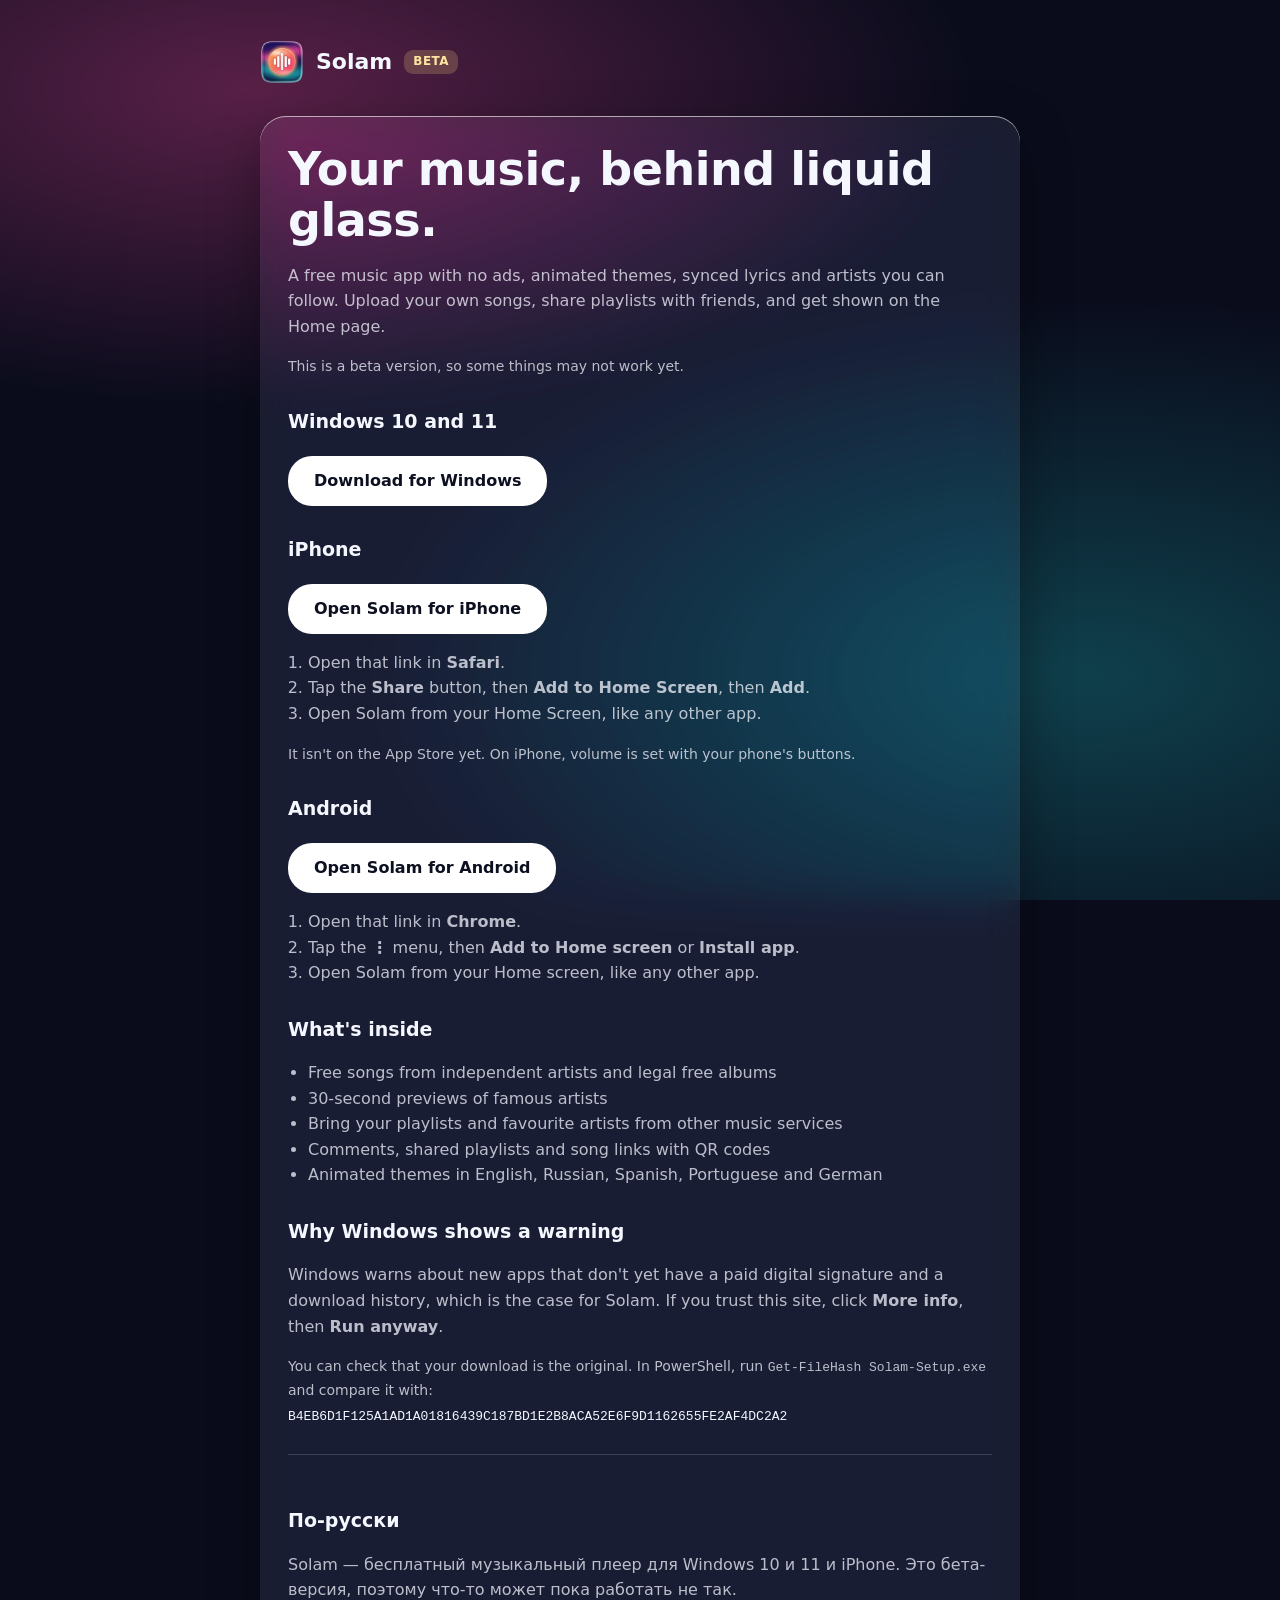
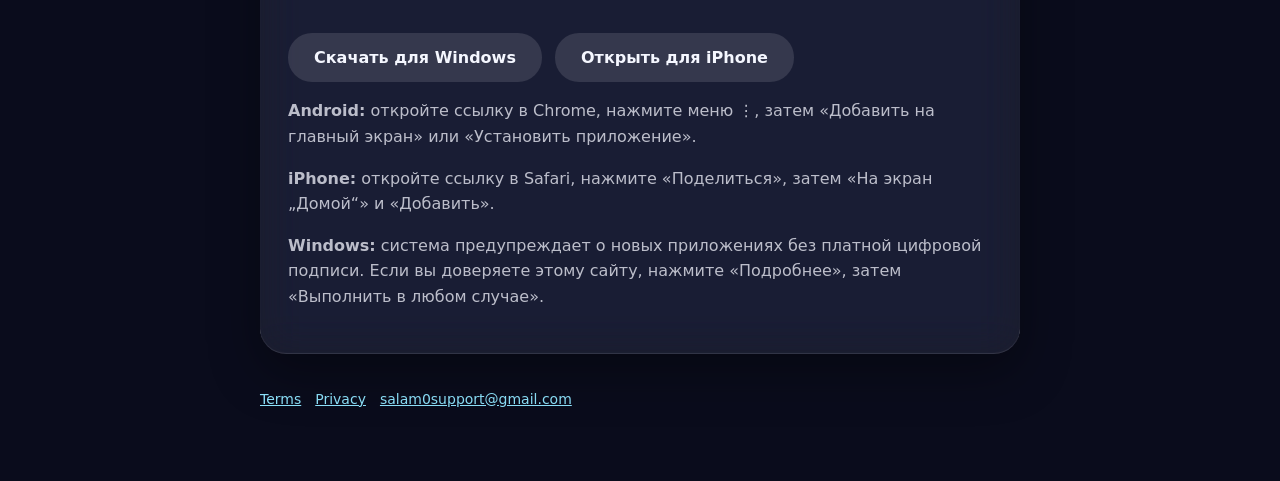
==== index.html @ 05deebd3 "Solam 0.9.12 beta: free album search stays inside the checked list Co-Authored-By: Claude Opus 5.5 <" ====
<!doctype html>
<html lang="en">
<head>
  <meta charset="utf-8">
  <meta name="viewport" content="width=device-width, initial-scale=1">
  <title>Solam: free music app with no ads, for Windows, iPhone and Android</title>
  <meta name="description" content="Solam is a free music app with no ads and a liquid glass look. Discover independent artists, upload your own songs, and share playlists with friends. For Windows, iPhone and Android.">
  <link rel="canonical" href="https://v1sion0coder.github.io/solam/">
  <meta property="og:type" content="website">
  <meta property="og:site_name" content="Solam">
  <meta property="og:title" content="Solam: free music with no ads">
  <meta property="og:description" content="A free liquid glass music app. Discover independent artists, upload your songs, and share playlists with friends.">
  <meta property="og:url" content="https://v1sion0coder.github.io/solam/">
  <meta property="og:image" content="https://v1sion0coder.github.io/solam/icon.png">
  <meta name="twitter:card" content="summary">
  <script type="application/ld+json">{"@context":"https://schema.org","@type":"SoftwareApplication","name":"Solam","applicationCategory":"MusicApplication","operatingSystem":"Windows, iOS, Android","url":"https://v1sion0coder.github.io/solam/","offers":{"@type":"Offer","price":"0","priceCurrency":"USD"}}</script>
  <link rel="icon" href="icon.png">
  <link rel="apple-touch-icon" href="icon.png">
  <link rel="manifest" href="manifest.webmanifest">
  <meta name="apple-mobile-web-app-capable" content="yes">
  <meta name="apple-mobile-web-app-title" content="Solam">
  <meta name="apple-mobile-web-app-status-bar-style" content="black-translucent">
  <meta name="theme-color" content="#0a0c1c">
  <script src="home.js"></script>
  <link rel="stylesheet" href="style.css">
</head>
<body>
  <main>
    <a class="brand" href="./"><img src="icon.png" alt="">Solam <span class="beta">BETA</span></a>
    <section class="glass">
      <h1>Your music, behind liquid glass.</h1>
      <p>A free music app with no ads, animated themes, synced lyrics and artists you can follow. Upload your own songs, share playlists with friends, and get shown on the Home page.</p>
      <p class="note">This is a beta version, so some things may not work yet.</p>

      <h2>Windows 10 and 11</h2>
      <a class="button" href="https://github.com/v1sion0coder/solam/releases/latest/download/Solam-Setup.exe">Download for Windows</a>

      <h2>iPhone</h2>
      <a class="button" href="app/">Open Solam for iPhone</a>
      <ol>
        <li>Open that link in <strong>Safari</strong>.</li>
        <li>Tap the <strong>Share</strong> button, then <strong>Add to Home Screen</strong>, then <strong>Add</strong>.</li>
        <li>Open Solam from your Home Screen, like any other app.</li>
      </ol>
      <p class="note">It isn't on the App Store yet. On iPhone, volume is set with your phone's buttons.</p>

      <h2>Android</h2>
      <a class="button" href="app/">Open Solam for Android</a>
      <ol>
        <li>Open that link in <strong>Chrome</strong>.</li>
        <li>Tap the <strong>⋮</strong> menu, then <strong>Add to Home screen</strong> or <strong>Install app</strong>.</li>
        <li>Open Solam from your Home screen, like any other app.</li>
      </ol>

      <h2>What's inside</h2>
      <ul>
        <li>Free songs from independent artists and legal free albums</li>
        <li>30-second previews of famous artists</li>
        <li>Bring your playlists and favourite artists from other music services</li>
        <li>Comments, shared playlists and song links with QR codes</li>
        <li>Animated themes in English, Russian, Spanish, Portuguese and German</li>
      </ul>

      <h2>Why Windows shows a warning</h2>
      <p>Windows warns about new apps that don't yet have a paid digital signature and a download history, which is the case for Solam. If you trust this site, click <strong>More info</strong>, then <strong>Run anyway</strong>.</p>
      <p class="note">You can check that your download is the original. In PowerShell, run <code>Get-FileHash Solam-Setup.exe</code> and compare it with:<br><code class="hash">B4EB6D1F125A1AD1A01816439C187BD1E2B8ACA52E6F9D1162655FE2AF4DC2A2</code></p>

      <div class="ru" lang="ru">
        <h2>По-русски</h2>
        <p>Solam — бесплатный музыкальный плеер для Windows 10 и 11 и iPhone. Это бета-версия, поэтому что-то может пока работать не так.</p>
        <a class="button ghost" href="https://github.com/v1sion0coder/solam/releases/latest/download/Solam-Setup.exe">Скачать для Windows</a>
        <a class="button ghost" href="app/">Открыть для iPhone</a>
        <p><strong>Android:</strong> откройте ссылку в Chrome, нажмите меню ⋮, затем «Добавить на главный экран» или «Установить приложение».</p>
        <p><strong>iPhone:</strong> откройте ссылку в Safari, нажмите «Поделиться», затем «На экран „Домой“» и «Добавить».</p>
        <p><strong>Windows:</strong> система предупреждает о новых приложениях без платной цифровой подписи. Если вы доверяете этому сайту, нажмите «Подробнее», затем «Выполнить в любом случае».</p>
      </div>
    </section>
    <footer>
      <a href="terms.html">Terms</a><a href="privacy.html">Privacy</a><a href="mailto:salam0support@gmail.com">salam0support@gmail.com</a>
    </footer>
  </main>
</body>
</html>
---- style.css ----
:root {
  --ink: #f5f7ff;
  --soft: rgba(245, 247, 255, 0.74);
  --line: rgba(255, 255, 255, 0.16);
}

* { box-sizing: border-box; }

body {
  margin: 0;
  min-height: 100vh;
  color: var(--ink);
  font: 16px/1.6 "Segoe UI Variable Text", "Segoe UI", -apple-system, BlinkMacSystemFont, system-ui, sans-serif;
  background:
    radial-gradient(80vw 50vh at 20% 10%, rgba(255, 74, 162, 0.32), transparent 70%),
    radial-gradient(80vw 60vh at 85% 75%, rgba(30, 212, 214, 0.26), transparent 70%),
    #0a0c1c;
  background-attachment: fixed;
}

main { width: min(760px, 100% - 32px); margin: 0 auto; padding: 40px 0 72px; }
main.center { min-height: 100vh; display: grid; align-content: center; justify-items: center; padding: 32px 0; text-align: center; }

.brand { display: inline-flex; align-items: center; gap: 12px; color: inherit; font-size: 22px; font-weight: 700; text-decoration: none; }
.brand img { width: 44px; height: 44px; }
.beta { padding: 2px 9px; border-radius: 9px; background: rgba(255, 220, 130, 0.2); color: #ffe6a0; font-size: 12px; font-weight: 700; letter-spacing: 0.04em; }

.glass {
  margin-top: 24px;
  padding: 28px;
  border-radius: 26px;
  background: rgba(255, 255, 255, 0.07);
  backdrop-filter: blur(20px) saturate(160%);
  box-shadow: inset 0 1px 0.5px rgba(255, 255, 255, 0.6), inset 0 -1px 1px rgba(255, 255, 255, 0.12), 0 18px 50px rgba(0, 0, 0, 0.35);
}

h1 { margin: 0 0 10px; font-size: clamp(30px, 6vw, 46px); line-height: 1.12; letter-spacing: -0.01em; }
h2 { margin: 28px 0 6px; font-size: 19px; }
p, li { color: var(--soft); }
ul { padding-left: 20px; }
a { color: #8fe6ff; }

.button { display: inline-block; margin: 14px 8px 0 0; padding: 12px 26px; border-radius: 24px; background: #fff; color: #0d1020; font-weight: 700; text-decoration: none; }
.button:hover { background: #dff6ff; }
.button.ghost { background: rgba(255, 255, 255, 0.12); color: var(--ink); }

.check { display: grid; place-items: center; width: 84px; height: 84px; margin: 0 auto 18px; border-radius: 50%; background: rgba(90, 240, 180, 0.17); color: #9ff5cf; font-size: 42px; box-shadow: 0 0 60px rgba(90, 240, 180, 0.3); }
.ru { margin-top: 26px; padding-top: 22px; border-top: 1px solid var(--line); }
.note { font-size: 14px; }
footer { margin-top: 34px; color: var(--soft); font-size: 14px; }
footer a { margin-right: 14px; }

.field-label { display: block; margin: 16px 0 6px; font-weight: 600; }
.field { width: 100%; max-width: 420px; height: 44px; padding: 0 14px; border: 1px solid var(--line); border-radius: 13px; color: var(--ink); background: rgba(255, 255, 255, 0.1); font: inherit; }
button.button { border: 0; cursor: pointer; font: inherit; font-weight: 700; }
ol { padding-left: 20px; }
code { font-size: 13px; }
.hash { display: block; margin-top: 6px; overflow-wrap: anywhere; color: var(--ink); }
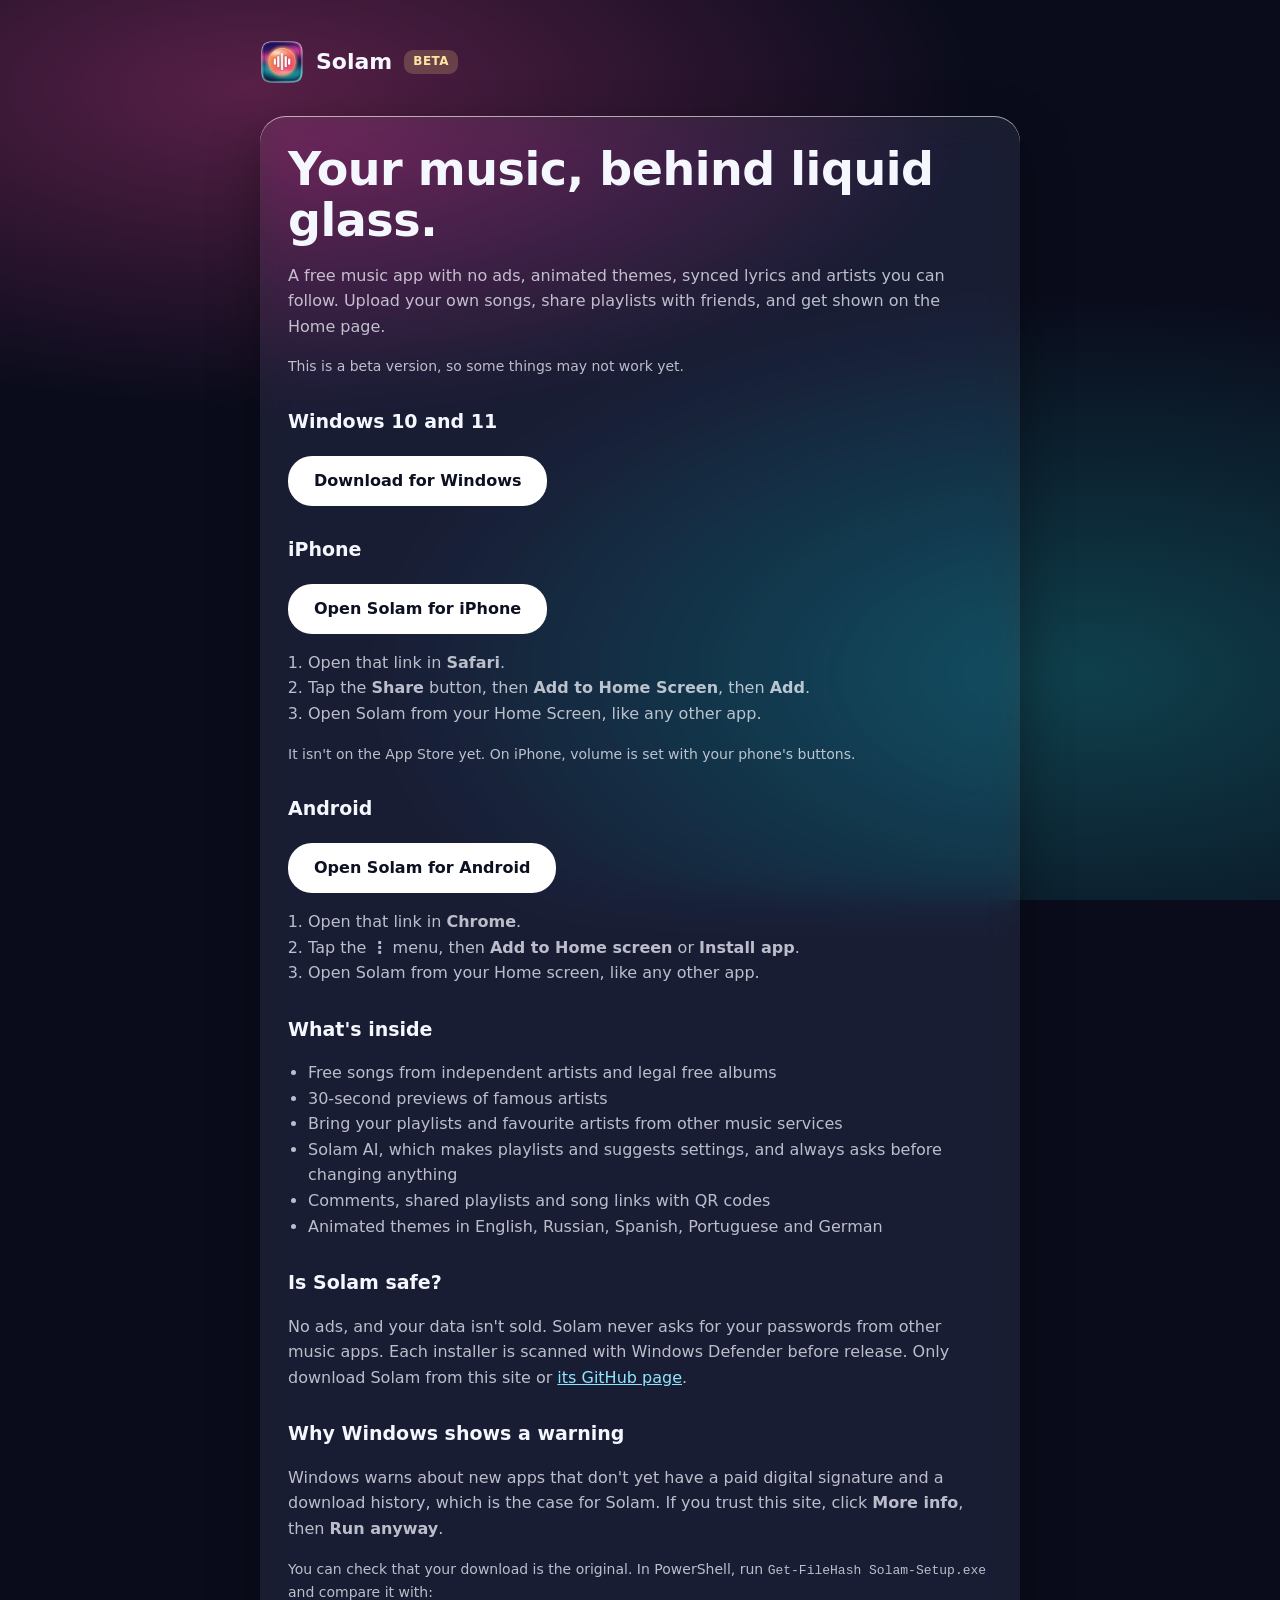
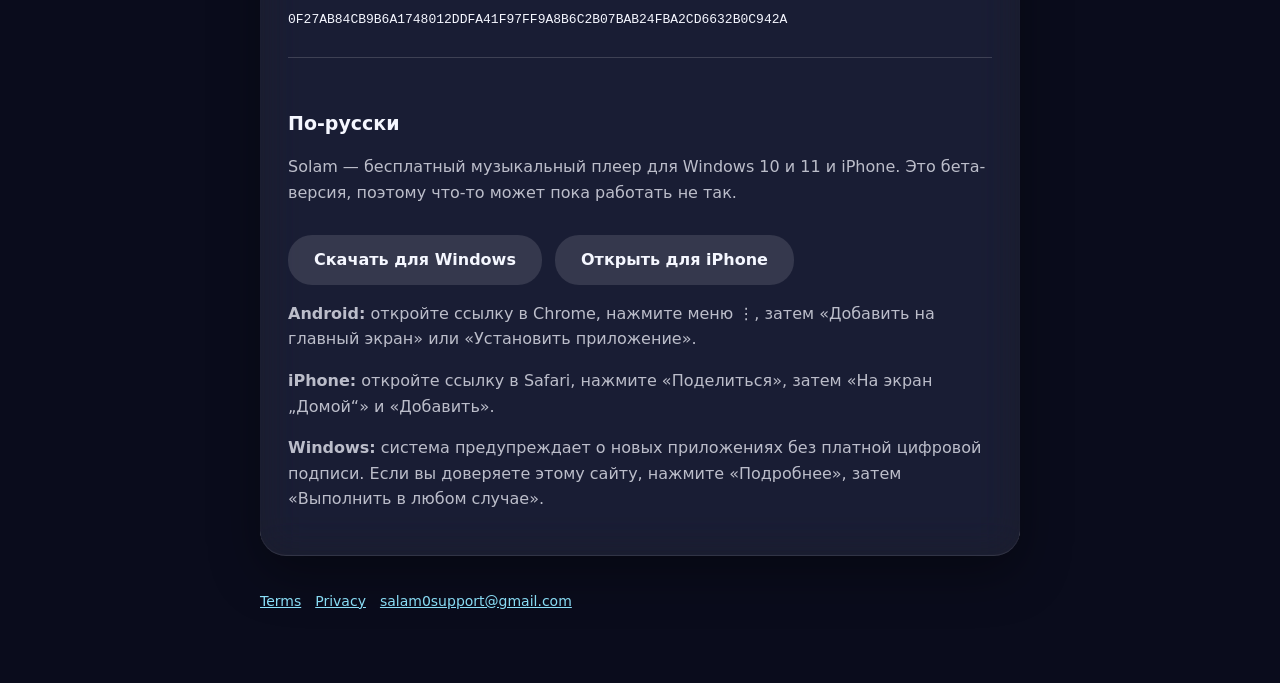
==== commit 9ea325eb: "Solam 0.9.13 beta: word lyrics, playlist links, Discord, better GitHub page Co-Authored-By: Claude O" ====
--- a/index.html
+++ b/index.html
@@ -57,13 +57,17 @@
         <li>Free songs from independent artists and legal free albums</li>
         <li>30-second previews of famous artists</li>
         <li>Bring your playlists and favourite artists from other music services</li>
+        <li>Solam AI, which makes playlists and suggests settings, and always asks before changing anything</li>
         <li>Comments, shared playlists and song links with QR codes</li>
         <li>Animated themes in English, Russian, Spanish, Portuguese and German</li>
       </ul>
 
+      <h2>Is Solam safe?</h2>
+      <p>No ads, and your data isn't sold. Solam never asks for your passwords from other music apps. Each installer is scanned with Windows Defender before release. Only download Solam from this site or <a href="https://github.com/v1sion0coder/solam/releases/latest">its GitHub page</a>.</p>
+
       <h2>Why Windows shows a warning</h2>
       <p>Windows warns about new apps that don't yet have a paid digital signature and a download history, which is the case for Solam. If you trust this site, click <strong>More info</strong>, then <strong>Run anyway</strong>.</p>
-      <p class="note">You can check that your download is the original. In PowerShell, run <code>Get-FileHash Solam-Setup.exe</code> and compare it with:<br><code class="hash">B4EB6D1F125A1AD1A01816439C187BD1E2B8ACA52E6F9D1162655FE2AF4DC2A2</code></p>
+      <p class="note">You can check that your download is the original. In PowerShell, run <code>Get-FileHash Solam-Setup.exe</code> and compare it with:<br><code class="hash">0F27AB84CB9B6A1748012DDFA41F97FF9A8B6C2B07BAB24FBA2CD6632B0C942A</code></p>
 
       <div class="ru" lang="ru">
         <h2>По-русски</h2>
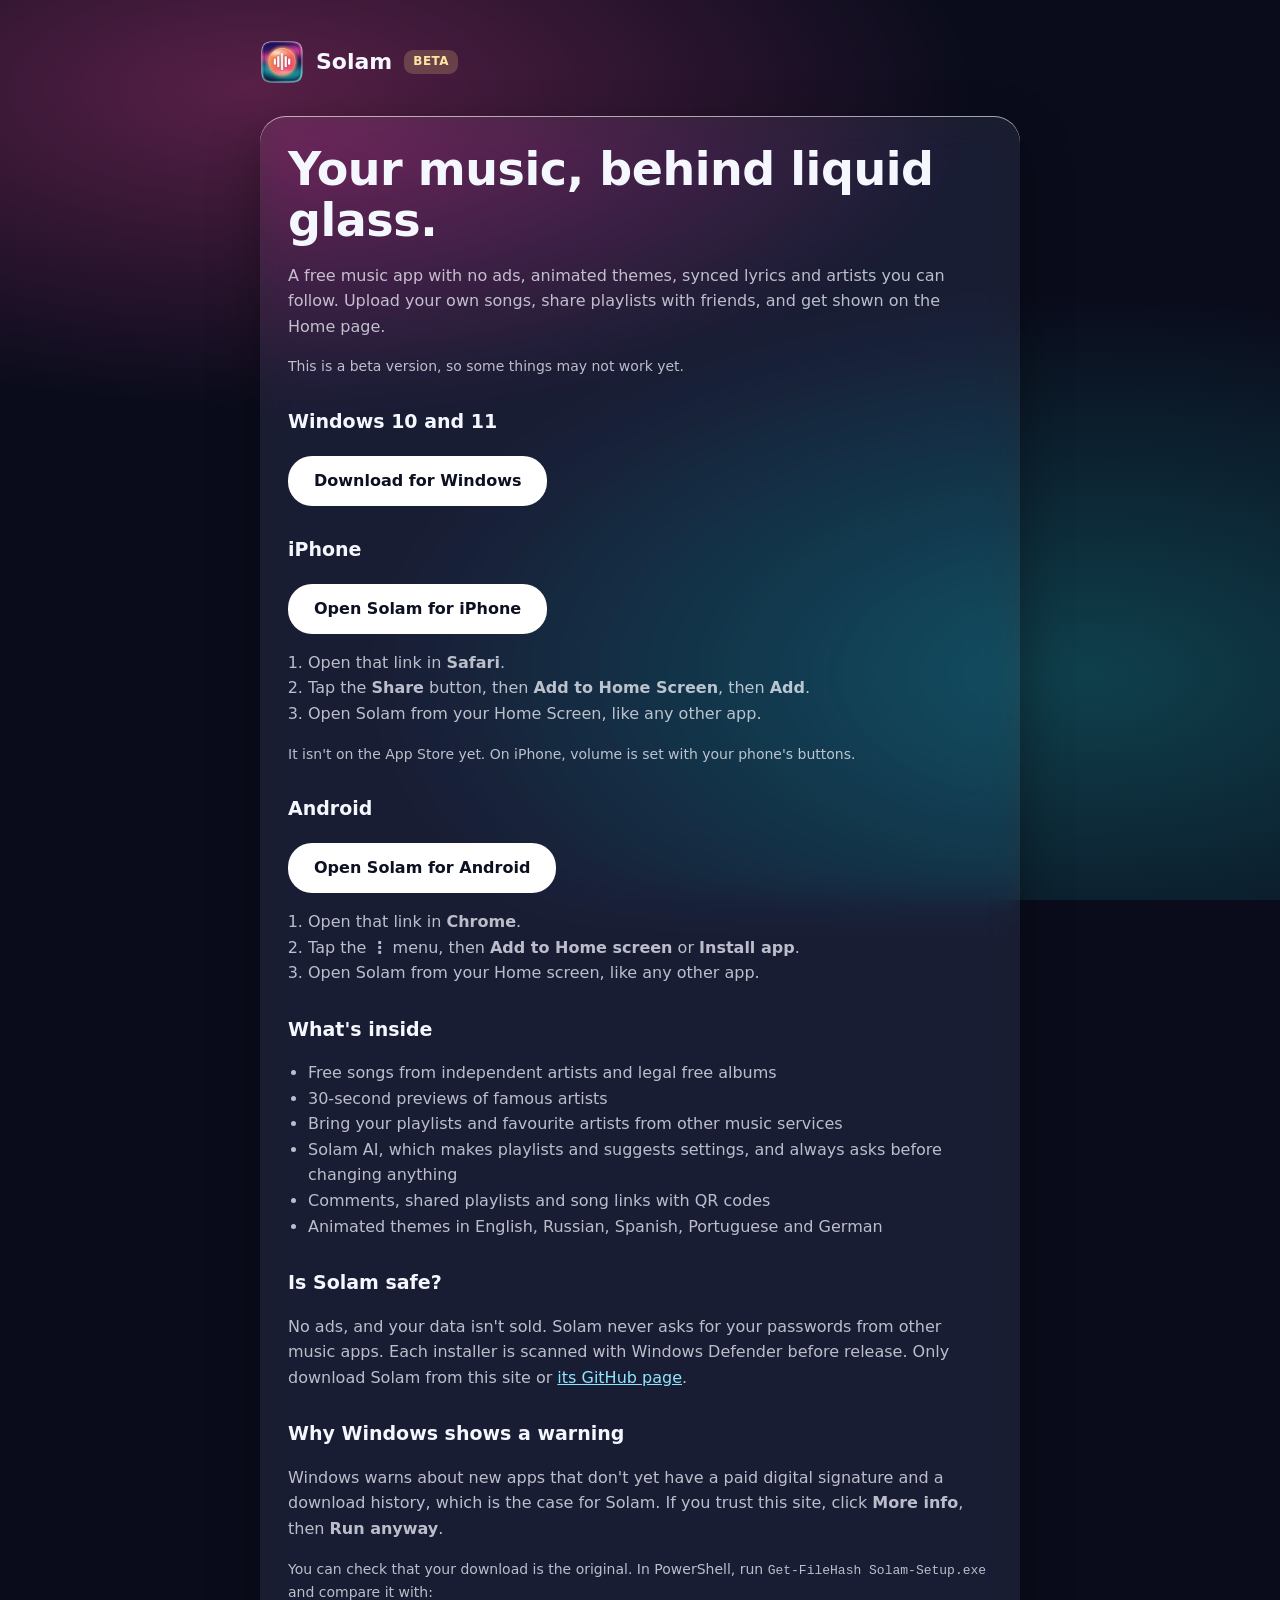
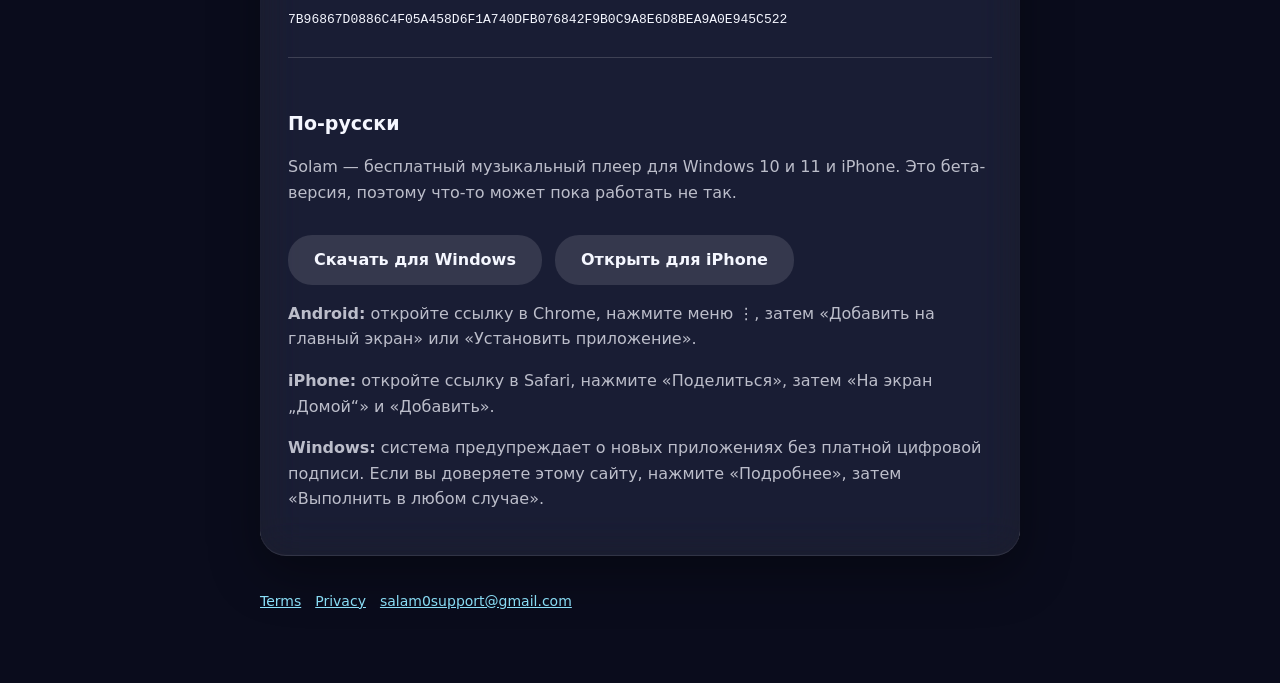
==== commit 20b112b9: "Solam 0.9.14 beta: word lyrics, playlist links, Discord Co-Authored-By: Claude Opus 5.5 <noreply@ant" ====
--- a/index.html
+++ b/index.html
@@ -67,7 +67,7 @@
 
       <h2>Why Windows shows a warning</h2>
       <p>Windows warns about new apps that don't yet have a paid digital signature and a download history, which is the case for Solam. If you trust this site, click <strong>More info</strong>, then <strong>Run anyway</strong>.</p>
-      <p class="note">You can check that your download is the original. In PowerShell, run <code>Get-FileHash Solam-Setup.exe</code> and compare it with:<br><code class="hash">0F27AB84CB9B6A1748012DDFA41F97FF9A8B6C2B07BAB24FBA2CD6632B0C942A</code></p>
+      <p class="note">You can check that your download is the original. In PowerShell, run <code>Get-FileHash Solam-Setup.exe</code> and compare it with:<br><code class="hash">7B96867D0886C4F05A458D6F1A740DFB076842F9B0C9A8E6D8BEA9A0E945C522</code></p>
 
       <div class="ru" lang="ru">
         <h2>По-русски</h2>
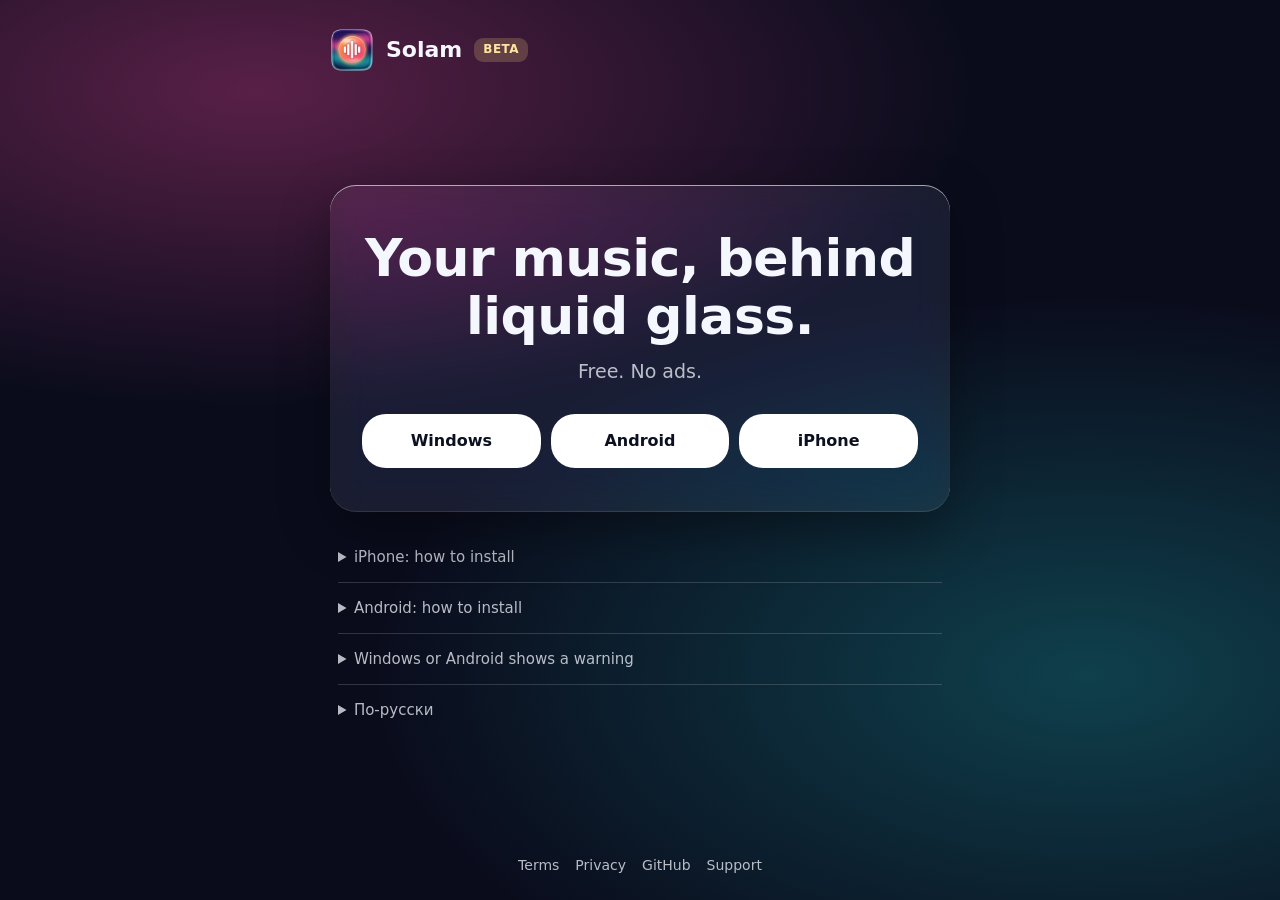
==== commit c5978726: "Solam 0.9.15 beta: Android app, Solam AI, simpler site Co-Authored-By: Claude Opus 5.5 <noreply@anth" ====
--- a/index.html
+++ b/index.html
@@ -4,12 +4,12 @@
   <meta charset="utf-8">
   <meta name="viewport" content="width=device-width, initial-scale=1">
   <title>Solam: free music app with no ads, for Windows, iPhone and Android</title>
-  <meta name="description" content="Solam is a free music app with no ads and a liquid glass look. Discover independent artists, upload your own songs, and share playlists with friends. For Windows, iPhone and Android.">
+  <meta name="description" content="Solam is a free music app with no ads and a liquid glass look. For Windows, Android and iPhone.">
   <link rel="canonical" href="https://v1sion0coder.github.io/solam/">
   <meta property="og:type" content="website">
   <meta property="og:site_name" content="Solam">
   <meta property="og:title" content="Solam: free music with no ads">
-  <meta property="og:description" content="A free liquid glass music app. Discover independent artists, upload your songs, and share playlists with friends.">
+  <meta property="og:description" content="A free liquid glass music app for Windows, Android and iPhone.">
   <meta property="og:url" content="https://v1sion0coder.github.io/solam/">
   <meta property="og:image" content="https://v1sion0coder.github.io/solam/icon.png">
   <meta name="twitter:card" content="summary">
@@ -24,63 +24,42 @@
   <script src="home.js"></script>
   <link rel="stylesheet" href="style.css">
 </head>
-<body>
+<body class="home">
   <main>
     <a class="brand" href="./"><img src="icon.png" alt="">Solam <span class="beta">BETA</span></a>
-    <section class="glass">
+    <section class="glass hero">
       <h1>Your music, behind liquid glass.</h1>
-      <p>A free music app with no ads, animated themes, synced lyrics and artists you can follow. Upload your own songs, share playlists with friends, and get shown on the Home page.</p>
-      <p class="note">This is a beta version, so some things may not work yet.</p>
-
-      <h2>Windows 10 and 11</h2>
-      <a class="button" href="https://github.com/v1sion0coder/solam/releases/latest/download/Solam-Setup.exe">Download for Windows</a>
-
-      <h2>iPhone</h2>
-      <a class="button" href="app/">Open Solam for iPhone</a>
-      <ol>
-        <li>Open that link in <strong>Safari</strong>.</li>
-        <li>Tap the <strong>Share</strong> button, then <strong>Add to Home Screen</strong>, then <strong>Add</strong>.</li>
-        <li>Open Solam from your Home Screen, like any other app.</li>
-      </ol>
-      <p class="note">It isn't on the App Store yet. On iPhone, volume is set with your phone's buttons.</p>
-
-      <h2>Android</h2>
-      <a class="button" href="app/">Open Solam for Android</a>
-      <ol>
-        <li>Open that link in <strong>Chrome</strong>.</li>
-        <li>Tap the <strong>⋮</strong> menu, then <strong>Add to Home screen</strong> or <strong>Install app</strong>.</li>
-        <li>Open Solam from your Home screen, like any other app.</li>
-      </ol>
-
-      <h2>What's inside</h2>
-      <ul>
-        <li>Free songs from independent artists and legal free albums</li>
-        <li>30-second previews of famous artists</li>
-        <li>Bring your playlists and favourite artists from other music services</li>
-        <li>Solam AI, which makes playlists and suggests settings, and always asks before changing anything</li>
-        <li>Comments, shared playlists and song links with QR codes</li>
-        <li>Animated themes in English, Russian, Spanish, Portuguese and German</li>
-      </ul>
-
-      <h2>Is Solam safe?</h2>
-      <p>No ads, and your data isn't sold. Solam never asks for your passwords from other music apps. Each installer is scanned with Windows Defender before release. Only download Solam from this site or <a href="https://github.com/v1sion0coder/solam/releases/latest">its GitHub page</a>.</p>
-
-      <h2>Why Windows shows a warning</h2>
-      <p>Windows warns about new apps that don't yet have a paid digital signature and a download history, which is the case for Solam. If you trust this site, click <strong>More info</strong>, then <strong>Run anyway</strong>.</p>
-      <p class="note">You can check that your download is the original. In PowerShell, run <code>Get-FileHash Solam-Setup.exe</code> and compare it with:<br><code class="hash">7B96867D0886C4F05A458D6F1A740DFB076842F9B0C9A8E6D8BEA9A0E945C522</code></p>
-
-      <div class="ru" lang="ru">
-        <h2>По-русски</h2>
-        <p>Solam — бесплатный музыкальный плеер для Windows 10 и 11 и iPhone. Это бета-версия, поэтому что-то может пока работать не так.</p>
-        <a class="button ghost" href="https://github.com/v1sion0coder/solam/releases/latest/download/Solam-Setup.exe">Скачать для Windows</a>
-        <a class="button ghost" href="app/">Открыть для iPhone</a>
-        <p><strong>Android:</strong> откройте ссылку в Chrome, нажмите меню ⋮, затем «Добавить на главный экран» или «Установить приложение».</p>
-        <p><strong>iPhone:</strong> откройте ссылку в Safari, нажмите «Поделиться», затем «На экран „Домой“» и «Добавить».</p>
-        <p><strong>Windows:</strong> система предупреждает о новых приложениях без платной цифровой подписи. Если вы доверяете этому сайту, нажмите «Подробнее», затем «Выполнить в любом случае».</p>
+      <p class="lead">Free. No ads.</p>
+      <div class="downloads">
+        <a class="button" href="https://github.com/v1sion0coder/solam/releases/latest/download/Solam-Setup.exe">Windows</a>
+        <a class="button" href="https://github.com/v1sion0coder/solam/releases/latest/download/Solam.apk">Android</a>
+        <a class="button" href="app/">iPhone</a>
       </div>
     </section>
+
+    <section class="help">
+      <details>
+        <summary>iPhone: how to install</summary>
+        <p>Open the link in <strong>Safari</strong>, tap <strong>Share</strong>, then <strong>Add to Home Screen</strong>.</p>
+      </details>
+      <details>
+        <summary>Android: how to install</summary>
+        <p>Open the downloaded file. If Android asks, allow installing from your browser. Updates come by themselves.</p>
+      </details>
+      <details>
+        <summary>Windows or Android shows a warning</summary>
+        <p>New apps without a paid signature get a warning. If you trust this site, on Windows click <strong>More info</strong>, then <strong>Run anyway</strong>. Only download Solam from here.</p>
+        <p class="note">Windows file fingerprint (SHA-256):<br><code class="hash">2039057B715D1D27C6BFF481346EDB30A73BDE9E538F0F07340573DC7BC40990</code></p>
+        <p class="note">Android file fingerprint (SHA-256):<br><code class="hash">B53AB895CF46C0148FBCB5274B00DD05764E34582502A35993489735E4C5462B</code></p>
+      </details>
+      <details lang="ru">
+        <summary>По-русски</summary>
+        <p>Бесплатная музыка без рекламы. Выберите своё устройство выше. На iPhone откройте ссылку в Safari, нажмите «Поделиться», затем «На экран „Домой“».</p>
+      </details>
+    </section>
+
     <footer>
-      <a href="terms.html">Terms</a><a href="privacy.html">Privacy</a><a href="mailto:salam0support@gmail.com">salam0support@gmail.com</a>
+      <a href="terms.html">Terms</a><a href="privacy.html">Privacy</a><a href="https://github.com/v1sion0coder/solam">GitHub</a><a href="mailto:salam0support@gmail.com">Support</a>
     </footer>
   </main>
 </body>
--- a/style.css
+++ b/style.css
@@ -56,3 +56,25 @@
 ol { padding-left: 20px; }
 code { font-size: 13px; }
 .hash { display: block; margin-top: 6px; overflow-wrap: anywhere; color: var(--ink); }
+
+.home main { width: min(620px, 100% - 32px); min-height: 100vh; display: flex; flex-direction: column; padding: 28px 0 24px; }
+.home .brand { align-self: flex-start; margin-bottom: 22px; }
+.hero { margin-top: auto; padding: 44px 32px; text-align: center; animation: rise 0.7s cubic-bezier(0.2, 0.8, 0.2, 1) both; }
+.hero h1 { font-size: clamp(34px, 8vw, 52px); }
+.lead { margin: 0; font-size: 19px; }
+.downloads { display: grid; grid-template-columns: repeat(3, 1fr); gap: 10px; margin-top: 28px; }
+.downloads .button { margin: 0; padding: 14px 8px; text-align: center; transition: transform 0.2s ease, background 0.2s ease; }
+.downloads .button:hover { transform: translateY(-2px); }
+.help { margin: 20px 0 auto; padding: 0 8px; }
+details { border-bottom: 1px solid var(--line); }
+details:last-child { border-bottom: 0; }
+summary { padding: 13px 0; color: var(--soft); font-size: 15px; cursor: pointer; }
+summary:hover { color: var(--ink); }
+details p { margin: 0 0 14px; font-size: 15px; }
+.home footer { margin-top: 28px; padding: 0 8px; text-align: center; }
+.home footer a { margin: 0 8px; color: var(--soft); text-decoration: none; }
+.home footer a:hover { color: var(--ink); }
+
+@keyframes rise { from { opacity: 0; transform: translateY(14px); } }
+@media (max-width: 460px) { .downloads { grid-template-columns: 1fr; } .hero { padding: 36px 20px; } }
+@media (prefers-reduced-motion: reduce) { .hero { animation: none; } .downloads .button { transition: none; } }
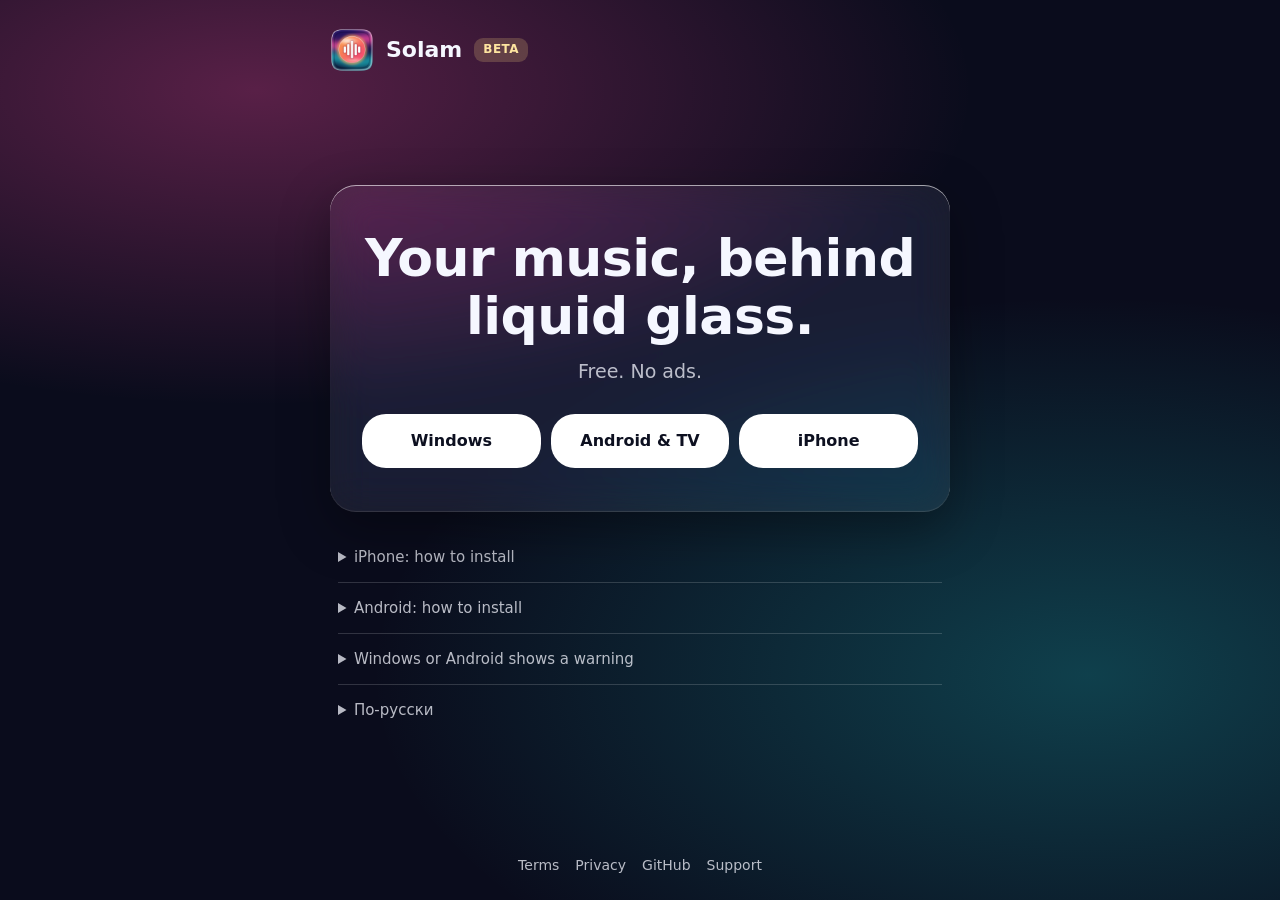
==== commit fb0fa83e: "Mention Android TV on the website and GitHub page Co-Authored-By: Claude Opus 5.5 <noreply@anthropic" ====
--- a/index.html
+++ b/index.html
@@ -11,8 +11,11 @@
   <meta property="og:title" content="Solam: free music with no ads">
   <meta property="og:description" content="A free liquid glass music app for Windows, Android and iPhone.">
   <meta property="og:url" content="https://v1sion0coder.github.io/solam/">
-  <meta property="og:image" content="https://v1sion0coder.github.io/solam/icon.png">
-  <meta name="twitter:card" content="summary">
+  <meta property="og:image" content="https://v1sion0coder.github.io/solam/og.png">
+  <meta property="og:image:width" content="1200">
+  <meta property="og:image:height" content="630">
+  <meta name="twitter:card" content="summary_large_image">
+  <meta name="twitter:image" content="https://v1sion0coder.github.io/solam/og.png">
   <script type="application/ld+json">{"@context":"https://schema.org","@type":"SoftwareApplication","name":"Solam","applicationCategory":"MusicApplication","operatingSystem":"Windows, iOS, Android","url":"https://v1sion0coder.github.io/solam/","offers":{"@type":"Offer","price":"0","priceCurrency":"USD"}}</script>
   <link rel="icon" href="icon.png">
   <link rel="apple-touch-icon" href="icon.png">
@@ -32,7 +35,7 @@
       <p class="lead">Free. No ads.</p>
       <div class="downloads">
         <a class="button" href="https://github.com/v1sion0coder/solam/releases/latest/download/Solam-Setup.exe">Windows</a>
-        <a class="button" href="https://github.com/v1sion0coder/solam/releases/latest/download/Solam.apk">Android</a>
+        <a class="button" href="https://github.com/v1sion0coder/solam/releases/latest/download/Solam.apk">Android &amp; TV</a>
         <a class="button" href="app/">iPhone</a>
       </div>
     </section>
@@ -44,13 +47,13 @@
       </details>
       <details>
         <summary>Android: how to install</summary>
-        <p>Open the downloaded file. If Android asks, allow installing from your browser. Updates come by themselves.</p>
+        <p>Open the downloaded file. If Android asks, allow installing from your browser. Updates come by themselves.</p>`n        <p>On Android TV, install the same file. Solam appears in your apps and works with the remote.</p>
       </details>
       <details>
         <summary>Windows or Android shows a warning</summary>
         <p>New apps without a paid signature get a warning. If you trust this site, on Windows click <strong>More info</strong>, then <strong>Run anyway</strong>. Only download Solam from here.</p>
-        <p class="note">Windows file fingerprint (SHA-256):<br><code class="hash">2039057B715D1D27C6BFF481346EDB30A73BDE9E538F0F07340573DC7BC40990</code></p>
-        <p class="note">Android file fingerprint (SHA-256):<br><code class="hash">B53AB895CF46C0148FBCB5274B00DD05764E34582502A35993489735E4C5462B</code></p>
+        <p class="note">Windows file fingerprint (SHA-256):<br><code class="hash">D3A9C4DED222DE4E189E8085D2B0F1E0394EA2ABE8D49B5D7D2A93A165629D5B</code></p>
+        <p class="note">Android file fingerprint (SHA-256):<br><code class="hash">58101F57B55DE6A981E80A799C8B3EC1CE66377A3DA64AF6350B5D96057AAAFE</code></p>
       </details>
       <details lang="ru">
         <summary>По-русски</summary>
